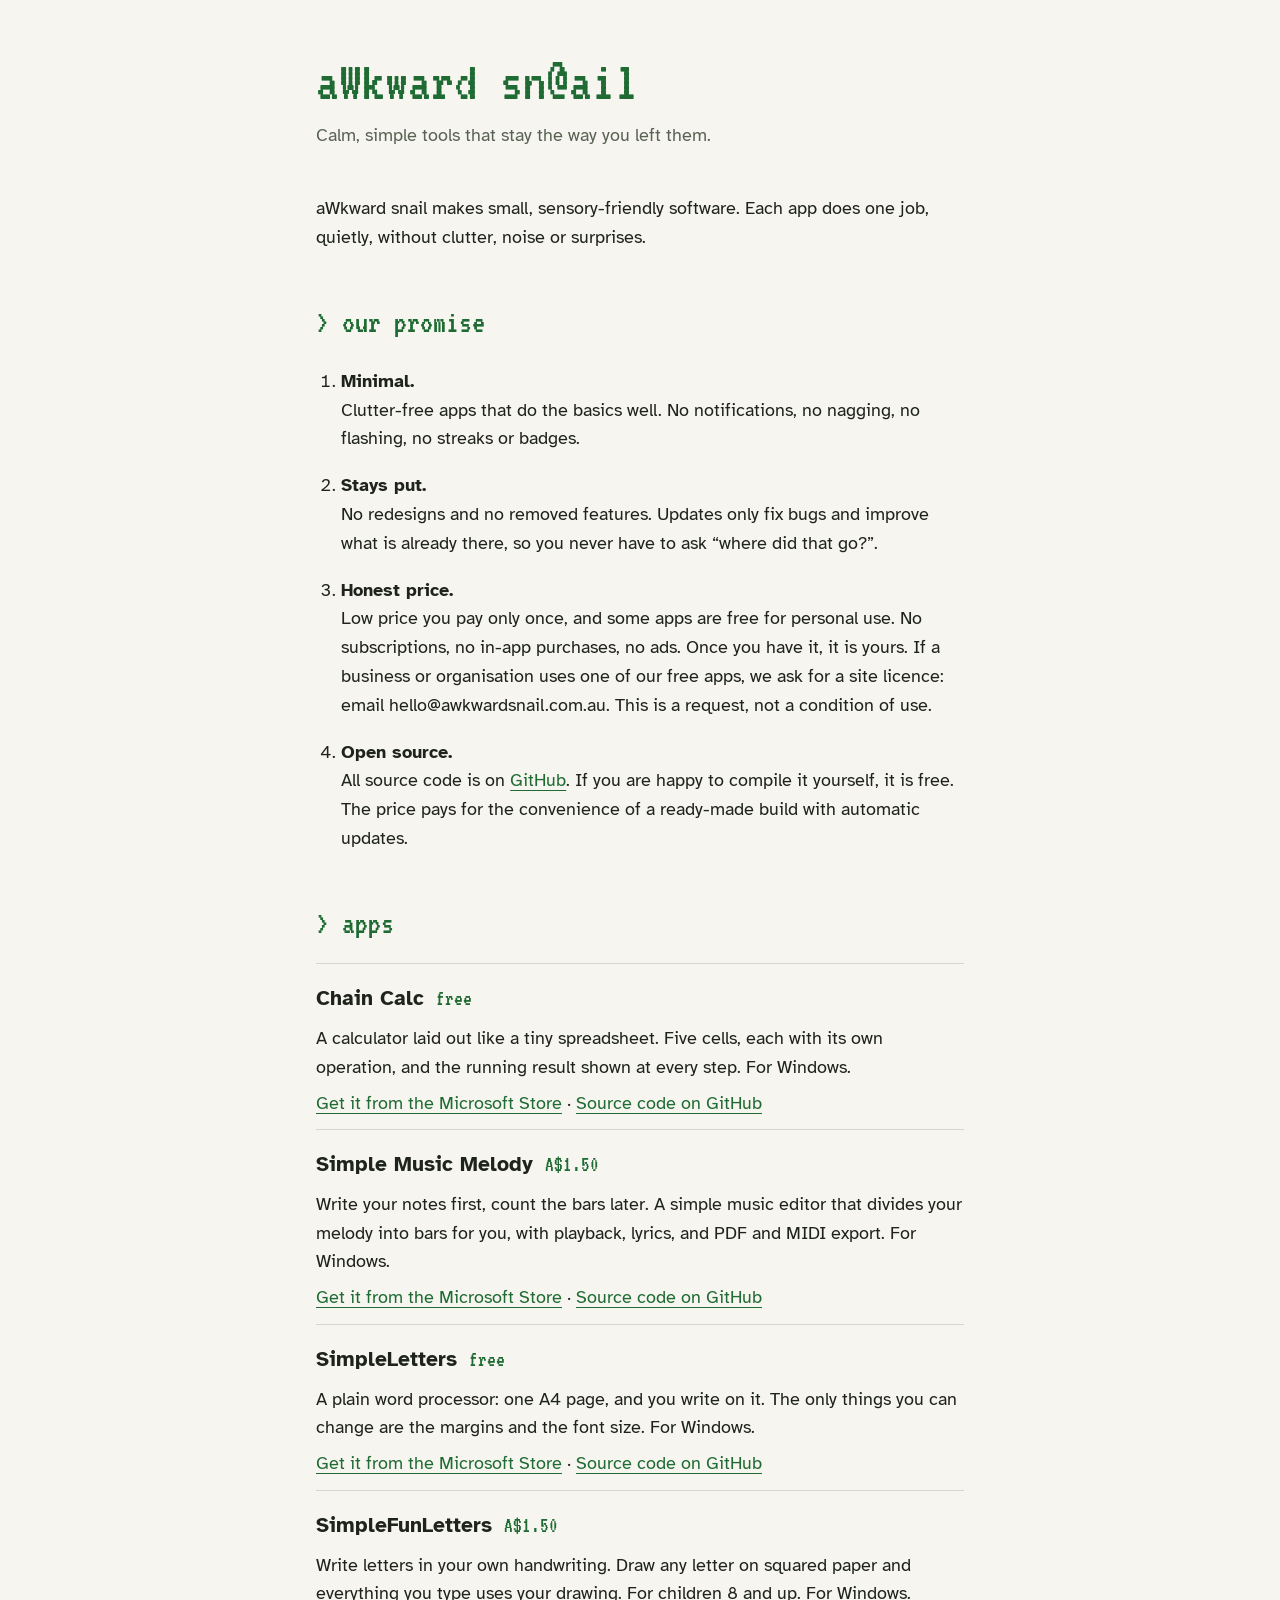
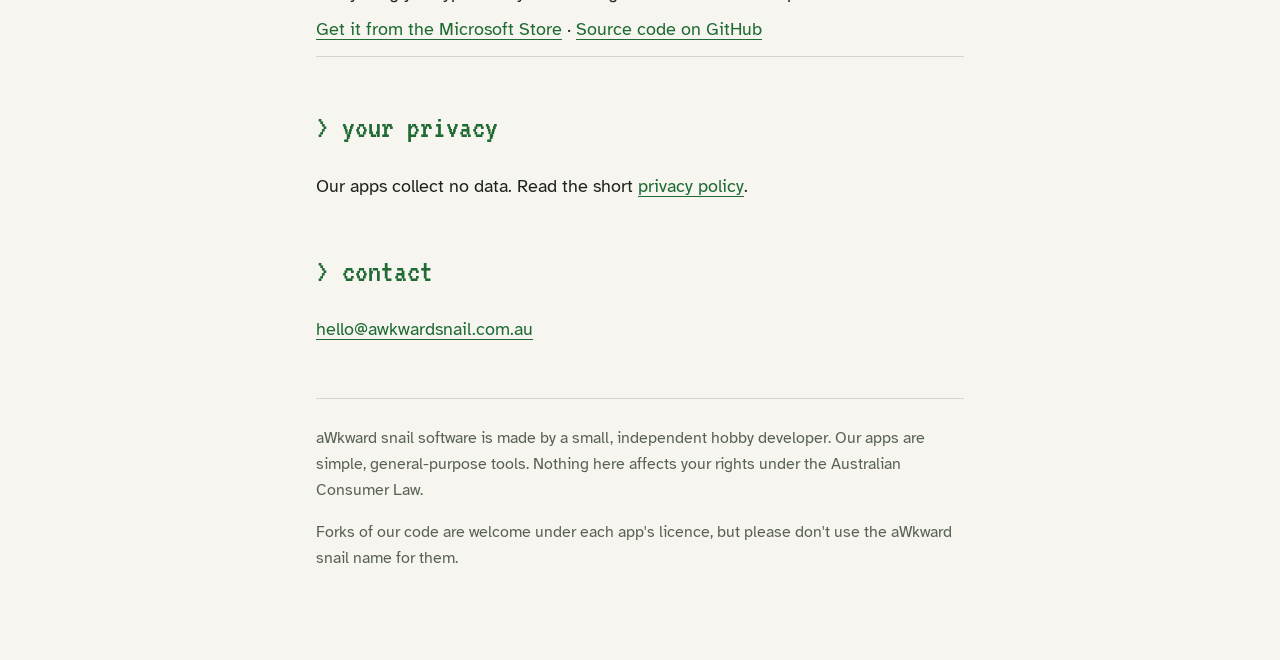
==== index.html @ 60ed7d80 "SimpleFunLetters: price A$1.50 Co-Authored-By: Claude Opus 5.5 <noreply@anthropic.com> Claude-Sessio" ====
<!doctype html>
<html lang="en-AU">
<head>
  <meta charset="utf-8">
  <meta name="viewport" content="width=device-width, initial-scale=1">
  <title>aWkward snail</title>
  <meta name="description" content="Calm, simple software that stays the way you left them. Low price you pay only once (some apps free for personal use), open source.">
  <link rel="preconnect" href="https://fonts.googleapis.com">
  <link rel="preconnect" href="https://fonts.gstatic.com" crossorigin>
  <link href="https://fonts.googleapis.com/css2?family=Atkinson+Hyperlegible:wght@400;700&family=VT323&display=swap" rel="stylesheet">
  <link rel="icon" href="/favicon.ico" sizes="any">
  <link rel="icon" type="image/png" sizes="32x32" href="/favicon-32.png">
  <link rel="apple-touch-icon" href="/apple-touch-icon.png">
  <meta name="theme-color" content="#0d0f0c">
  <link rel="stylesheet" href="style.css">
</head>
<body>
<main>
  <header>
    <h1 class="wordmark">aWkward sn@ail</h1>
    <p class="tagline">Calm, simple tools that stay the way you left them.</p>
  </header>

  <p>aWkward snail makes small, sensory-friendly software. Each app does one
  job, quietly, without clutter, noise or surprises.</p>

  <h2>&gt; our promise</h2>
  <ol class="promise">
    <li><strong>Minimal.</strong>
      Clutter-free apps that do the basics well. No notifications, no nagging,
      no flashing, no streaks or badges.</li>
    <li><strong>Stays put.</strong>
      No redesigns and no removed features. Updates only fix bugs and improve
      what is already there, so you never have to ask
      “where did that go?”.</li>
    <li><strong>Honest price.</strong>
      Low price you pay only once, and some apps are free for personal use. No
      subscriptions, no in-app purchases, no ads. Once you have it, it is yours.
      If a business or organisation uses one of our free apps, we ask for a
      site licence: email hello@awkwardsnail.com.au. This is a request, not a
      condition of use.</li>
    <li><strong>Open source.</strong>
      All source code is on <a href="https://github.com/awkwardsnail">GitHub</a>.
      If you are happy to compile it yourself, it is free. The price pays for
      the convenience of a ready-made build with automatic updates.</li>
  </ol>

  <h2>&gt; apps</h2>
  <ul class="apps">
    <li>
      <strong>Chain Calc</strong> <span class="price">free</span>
      <p>A calculator laid out like a tiny spreadsheet. Five cells, each with
      its own operation, and the running result shown at every step.
      For Windows.</p>
      <p><a href="https://apps.microsoft.com/detail/9NS3M6ZN477C">Get it from the Microsoft Store</a> ·
      <a href="https://github.com/AwkwardSnail/ChainCalculator">Source code on GitHub</a></p>
    </li>
    <li>
      <strong>Simple Music Melody</strong> <span class="price">A$1.50</span>
      <p>Write your notes first, count the bars later. A simple music editor
      that divides your melody into bars for you, with playback, lyrics, and
      PDF and MIDI export. For Windows.</p>
      <p><a href="https://apps.microsoft.com/detail/9PGSX2ZGBBPG">Get it from the Microsoft Store</a> ·
      <a href="https://github.com/AwkwardSnail/SimpleMusic">Source code on GitHub</a></p>
    </li>
    <li>
      <strong>SimpleLetters</strong> <span class="price">free</span>
      <p>A plain word processor: one A4 page, and you write on it. The only
      things you can change are the margins and the font size. For Windows.</p>
      <p><a href="https://apps.microsoft.com/detail/9PGWL7R7W6P1">Get it from the Microsoft Store</a> ·
      <a href="https://github.com/AwkwardSnail/SimpleLetters">Source code on GitHub</a></p>
    </li>
    <li>
      <strong>SimpleFunLetters</strong> <span class="price">A$1.50</span>
      <p>Write letters in your own handwriting. Draw any letter on squared
      paper and everything you type uses your drawing. For children 8 and up.
      For Windows.</p>
      <p><a href="https://apps.microsoft.com/detail/9N6SR02K0G0W">Get it from the Microsoft Store</a> ·
      <a href="https://github.com/AwkwardSnail/SimpleFunLetters">Source code on GitHub</a></p>
    </li>
  </ul>

  <h2>&gt; your privacy</h2>
  <p>Our apps collect no data. Read the short <a href="privacy.html">privacy
  policy</a>.</p>

  <h2>&gt; contact</h2>
  <p><a href="mailto:hello@awkwardsnail.com.au">hello@awkwardsnail.com.au</a></p>

  <hr>
  <footer>
    <p>aWkward snail software is made by a small, independent hobby developer.
    Our apps are simple, general-purpose tools. Nothing here affects your rights
    under the Australian Consumer Law.</p>
    <p>Forks of our code are welcome under each app's licence, but please don't
    use the aWkward snail name for them.</p>
  </footer>
</main>
</body>
</html>
---- style.css ----
/* Awkward sn@ail — calm, plain, readable */

:root {
  --bg: #0d0f0c;
  --text: #d8e2d2;
  --muted: #93a08c;
  --accent: #7bd88f;      /* phosphor green */
  --rule: #2a3227;
  --mono: "VT323", ui-monospace, "Courier New", monospace;
  --body: "Atkinson Hyperlegible", system-ui, sans-serif;
}

@media (prefers-color-scheme: light) {
  :root {
    --bg: #f6f5ef;
    --text: #1e231c;
    --muted: #586253;
    --accent: #1f6b33;
    --rule: #d8d6cc;
  }
}

@media (prefers-contrast: more) {
  :root { --muted: var(--text); }
}

* { box-sizing: border-box; }

html { font-size: 112.5%; }

body {
  margin: 0;
  background: var(--bg);
  color: var(--text);
  font-family: var(--body);
  line-height: 1.6;
}

main {
  max-width: 38rem;
  margin: 0 auto;
  padding: 3rem 1rem 4rem;
}

a { color: var(--accent); text-underline-offset: 0.2em; }
a:focus-visible { outline: 2px solid var(--accent); outline-offset: 3px; }

.wordmark {
  font-family: var(--mono);
  font-weight: normal;
  font-size: 3.2rem;
  line-height: 1;
  margin: 0 0 0.5rem;
  color: var(--accent);
}
.wordmark a { color: inherit; text-decoration: none; }

.tagline { color: var(--muted); margin: 0 0 2.5rem; }

h2 {
  font-family: var(--mono);
  font-weight: normal;
  font-size: 1.8rem;
  color: var(--accent);
  margin: 2.5rem 0 0.75rem;
}

ol.promise { padding-left: 1.4rem; }
ol.promise li { margin-bottom: 1rem; }
ol.promise strong { display: block; }

ul.apps { list-style: none; padding: 0; margin: 0; }
ul.apps li { border-top: 1px solid var(--rule); padding: 1rem 0 0.25rem; }
ul.apps li:last-child { border-bottom: 1px solid var(--rule); }
ul.apps strong { font-size: 1.15rem; }
ul.apps p { margin: 0.4rem 0; }
.price { font-family: var(--mono); font-size: 1.2rem; color: var(--accent); margin-left: 0.4rem; }

hr { border: 0; border-top: 1px solid var(--rule); margin: 3rem 0 1.5rem; }

footer, .small { color: var(--muted); font-size: 0.9rem; }

/* No animation anywhere; this just guards against anything added later. */
@media (prefers-reduced-motion: reduce) {
  * { animation: none !important; transition: none !important; }
}
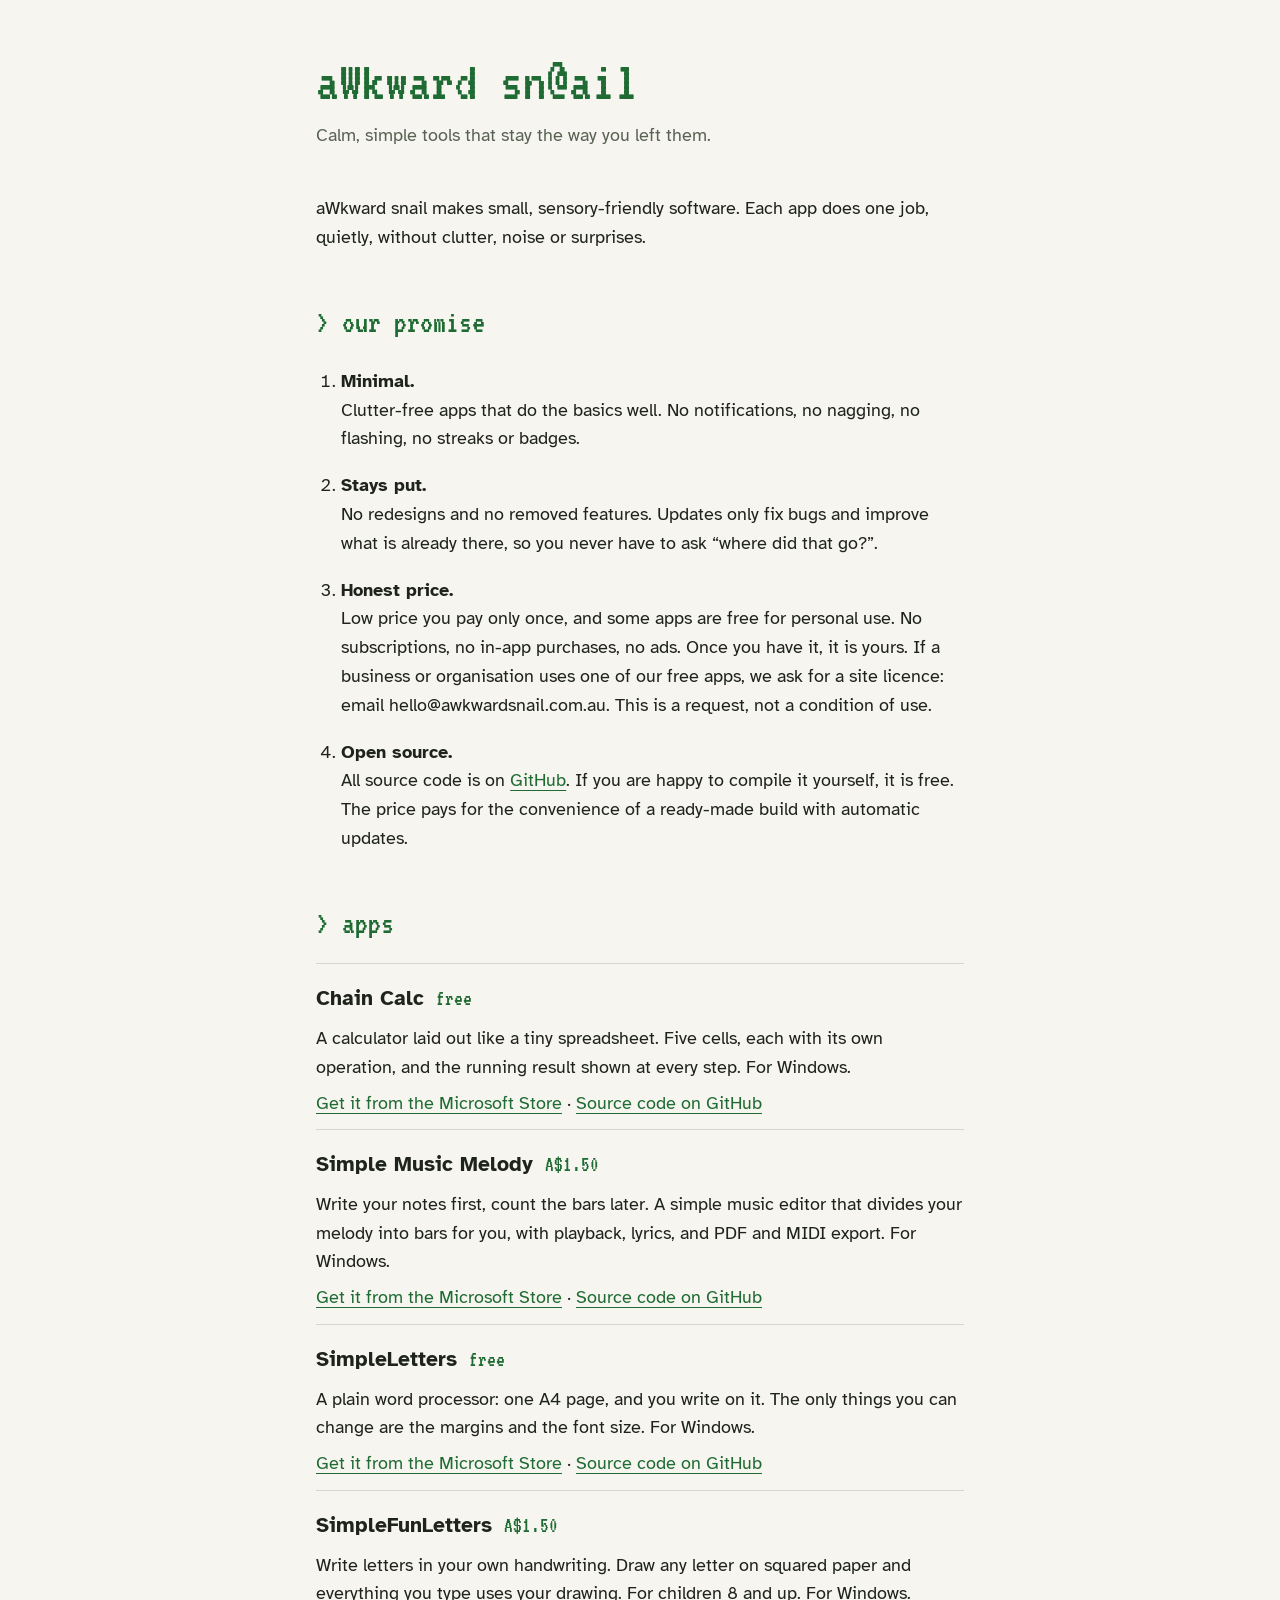
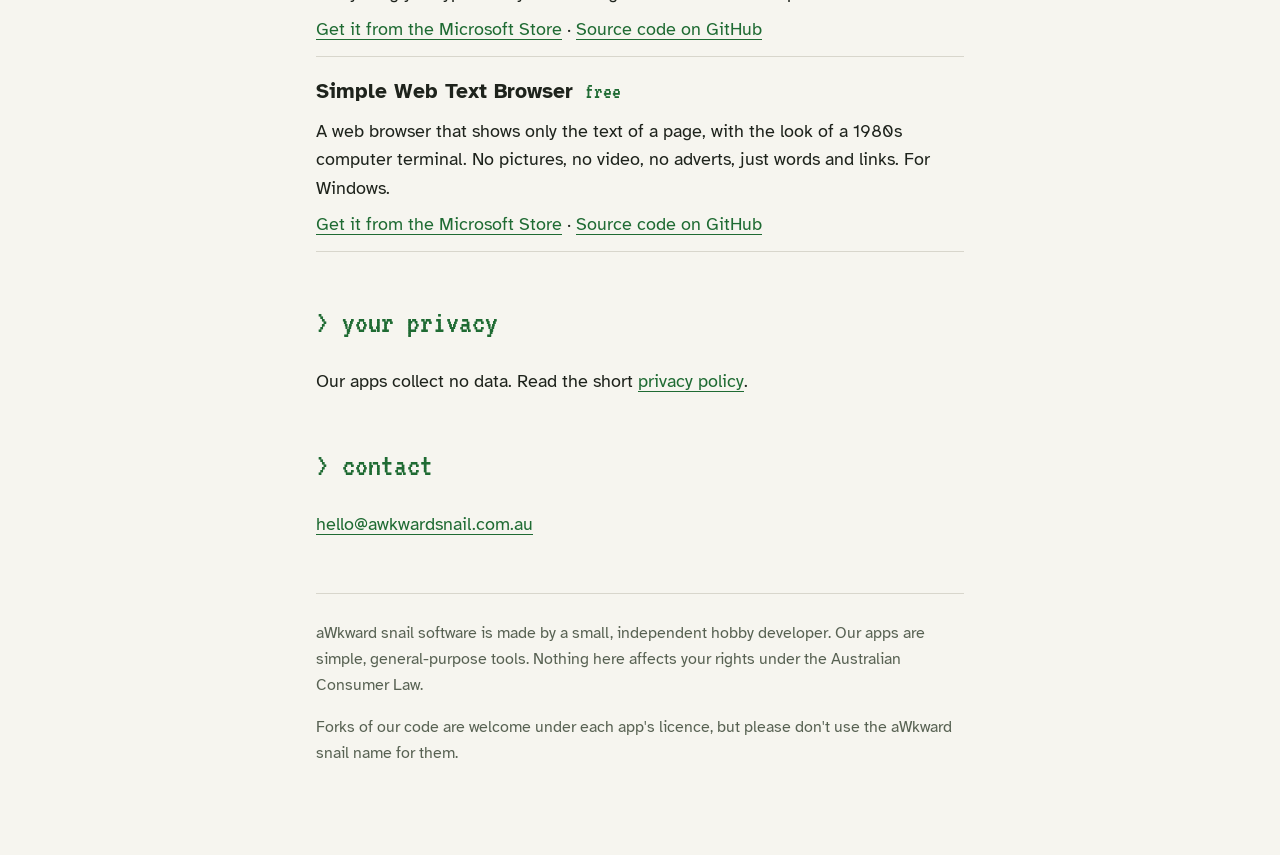
==== commit 3e5185f1: "Release Simple Web Text Browser (free): in the Microsoft Store Co-Authored-By: Claude Opus 5.5 <nore" ====
--- a/index.html
+++ b/index.html
@@ -78,6 +78,14 @@
       <p><a href="https://apps.microsoft.com/detail/9N6SR02K0G0W">Get it from the Microsoft Store</a> ·
       <a href="https://github.com/AwkwardSnail/SimpleFunLetters">Source code on GitHub</a></p>
     </li>
+    <li>
+      <strong>Simple Web Text Browser</strong> <span class="price">free</span>
+      <p>A web browser that shows only the text of a page, with the look of a
+      1980s computer terminal. No pictures, no video, no adverts, just words
+      and links. For Windows.</p>
+      <p><a href="https://apps.microsoft.com/detail/9MVZ3GBZG15T">Get it from the Microsoft Store</a> ·
+      <a href="https://github.com/AwkwardSnail/TextBrowser">Source code on GitHub</a></p>
+    </li>
   </ul>
 
   <h2>&gt; your privacy</h2>
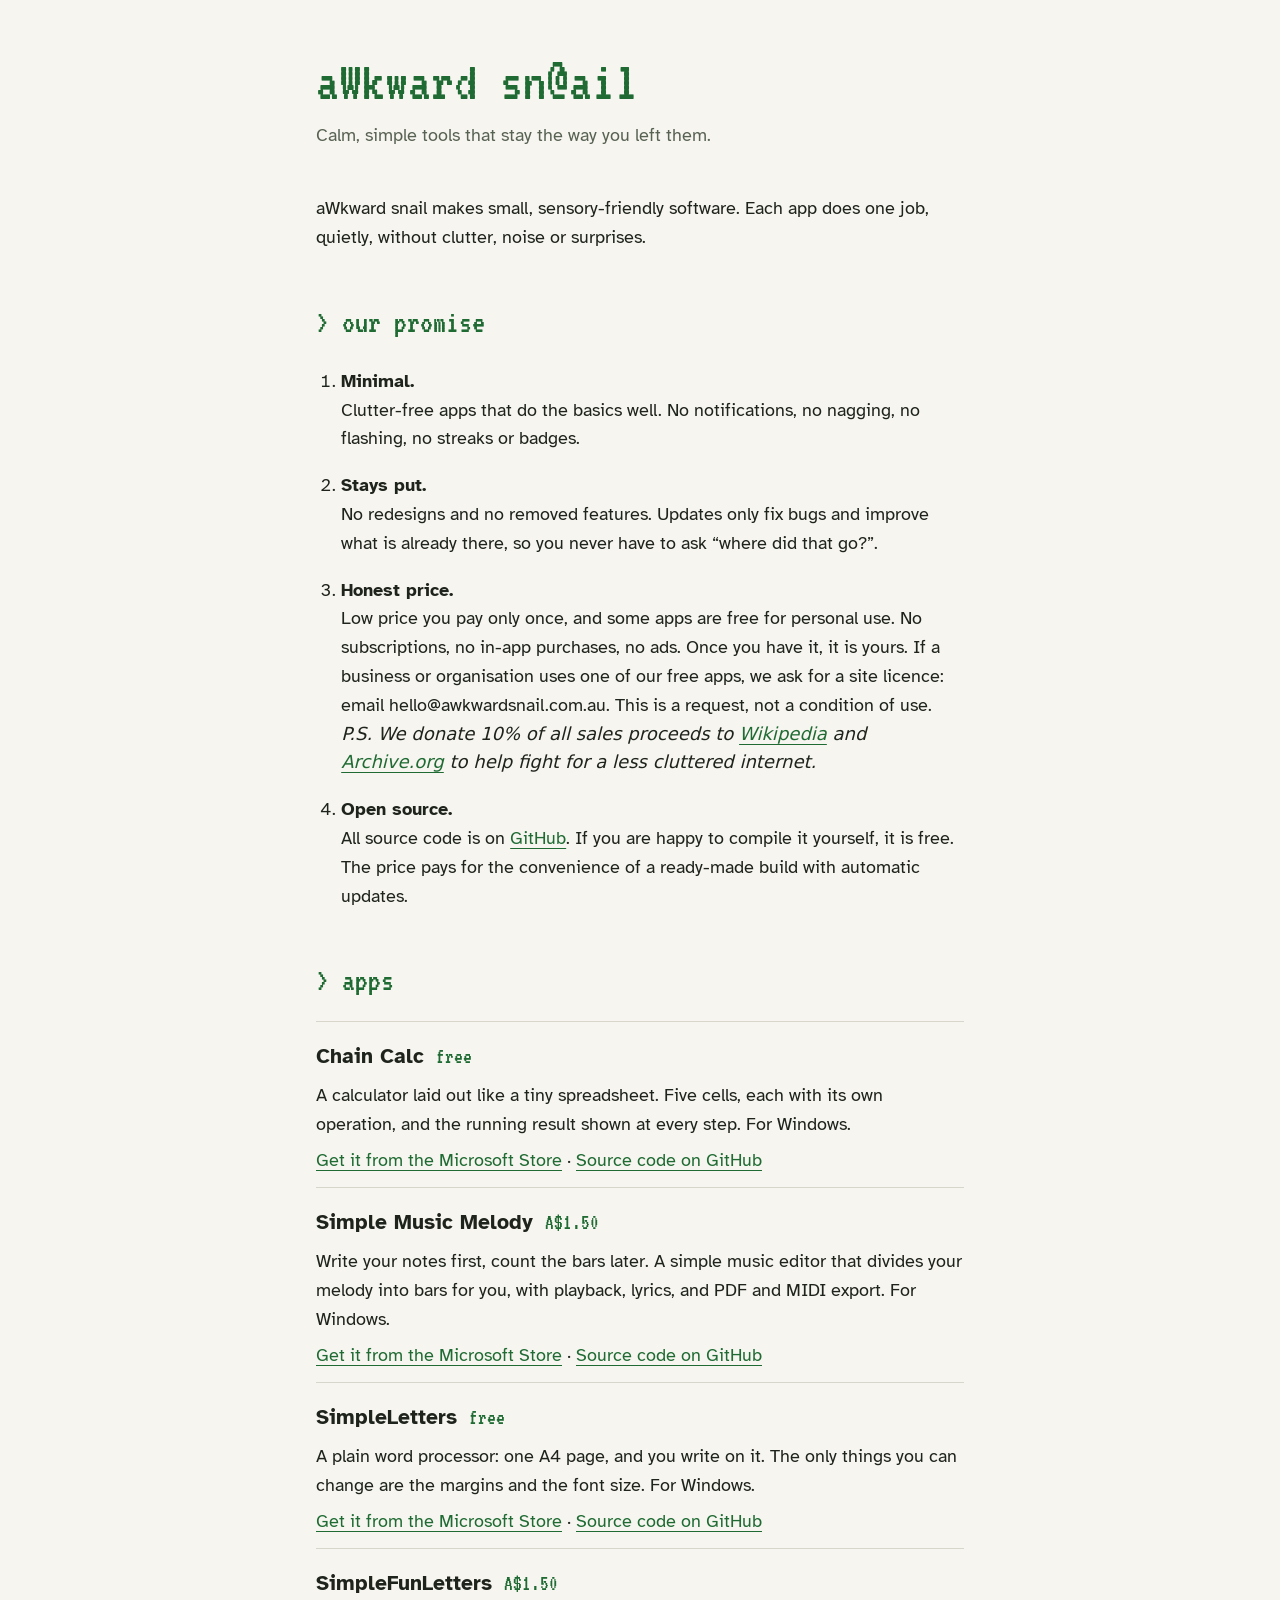
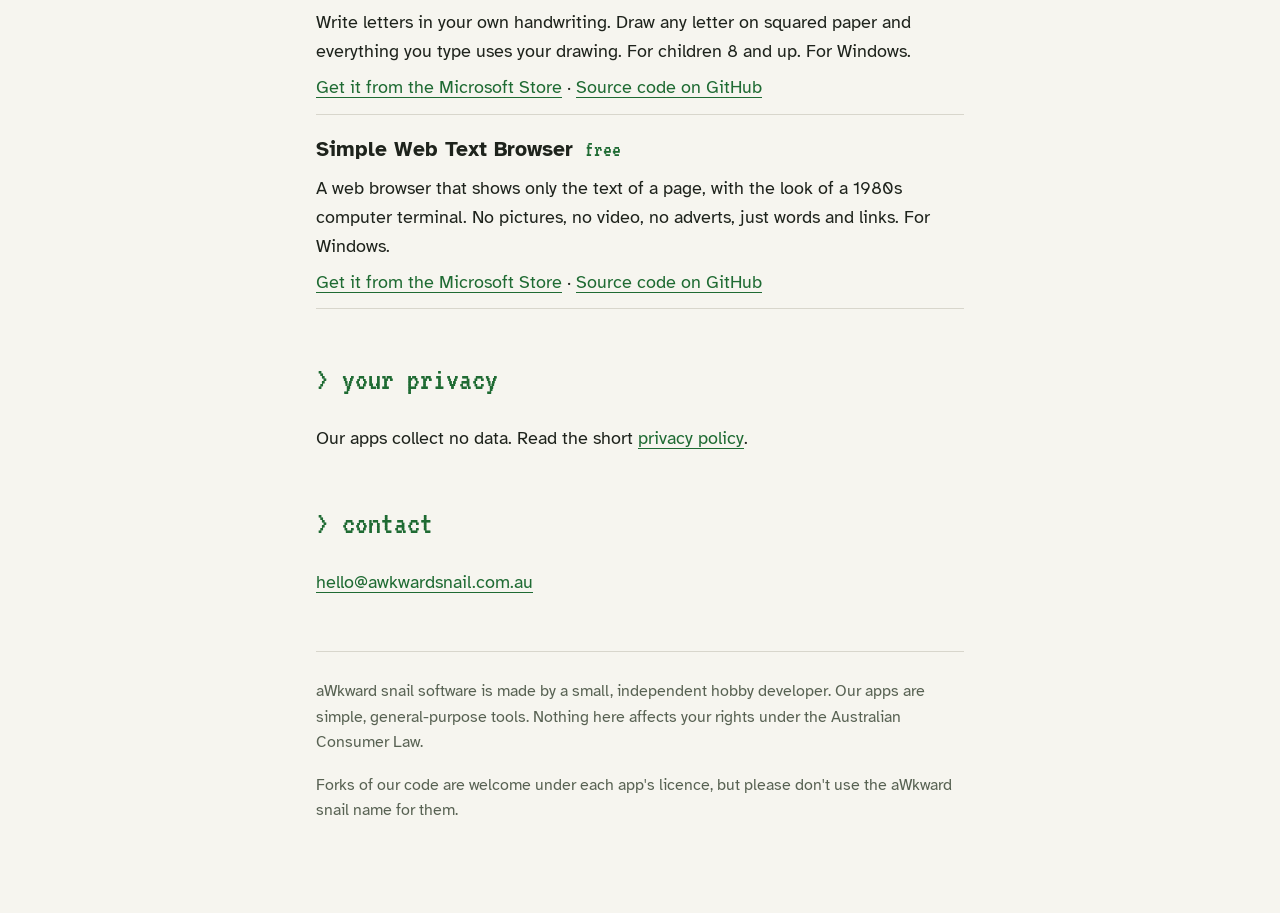
==== commit 15304bce: "Honest price: P.S. about donating 10% of sales to Wikipedia and Archive.org Co-Authored-By: Claude O" ====
--- a/index.html
+++ b/index.html
@@ -38,7 +38,11 @@
       subscriptions, no in-app purchases, no ads. Once you have it, it is yours.
       If a business or organisation uses one of our free apps, we ask for a
       site licence: email hello@awkwardsnail.com.au. This is a request, not a
-      condition of use.</li>
+      condition of use.
+      <br><em>P.S. We donate 10% of all sales proceeds to
+      <a href="https://wikipedia.org">Wikipedia</a> and
+      <a href="https://archive.org">Archive.org</a> to help fight for a less
+      cluttered internet.</em></li>
     <li><strong>Open source.</strong>
       All source code is on <a href="https://github.com/awkwardsnail">GitHub</a>.
       If you are happy to compile it yourself, it is free. The price pays for
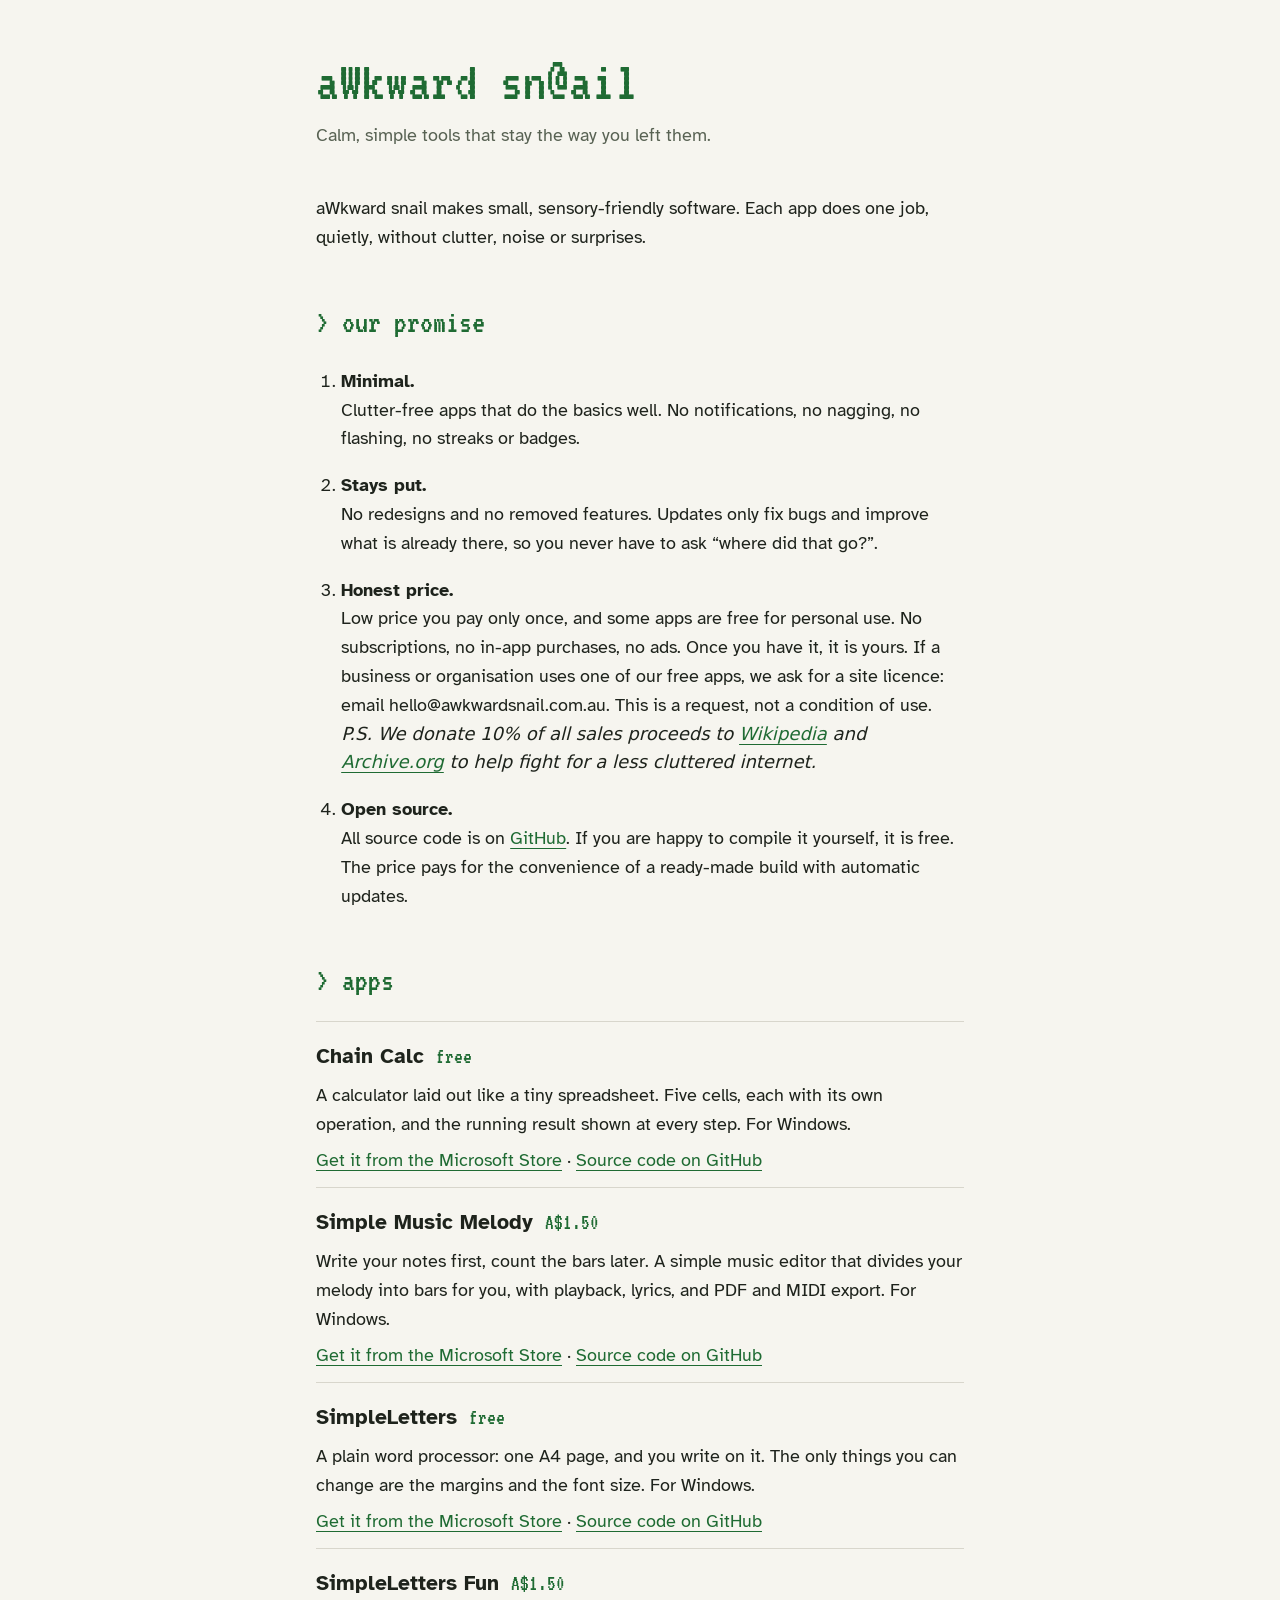
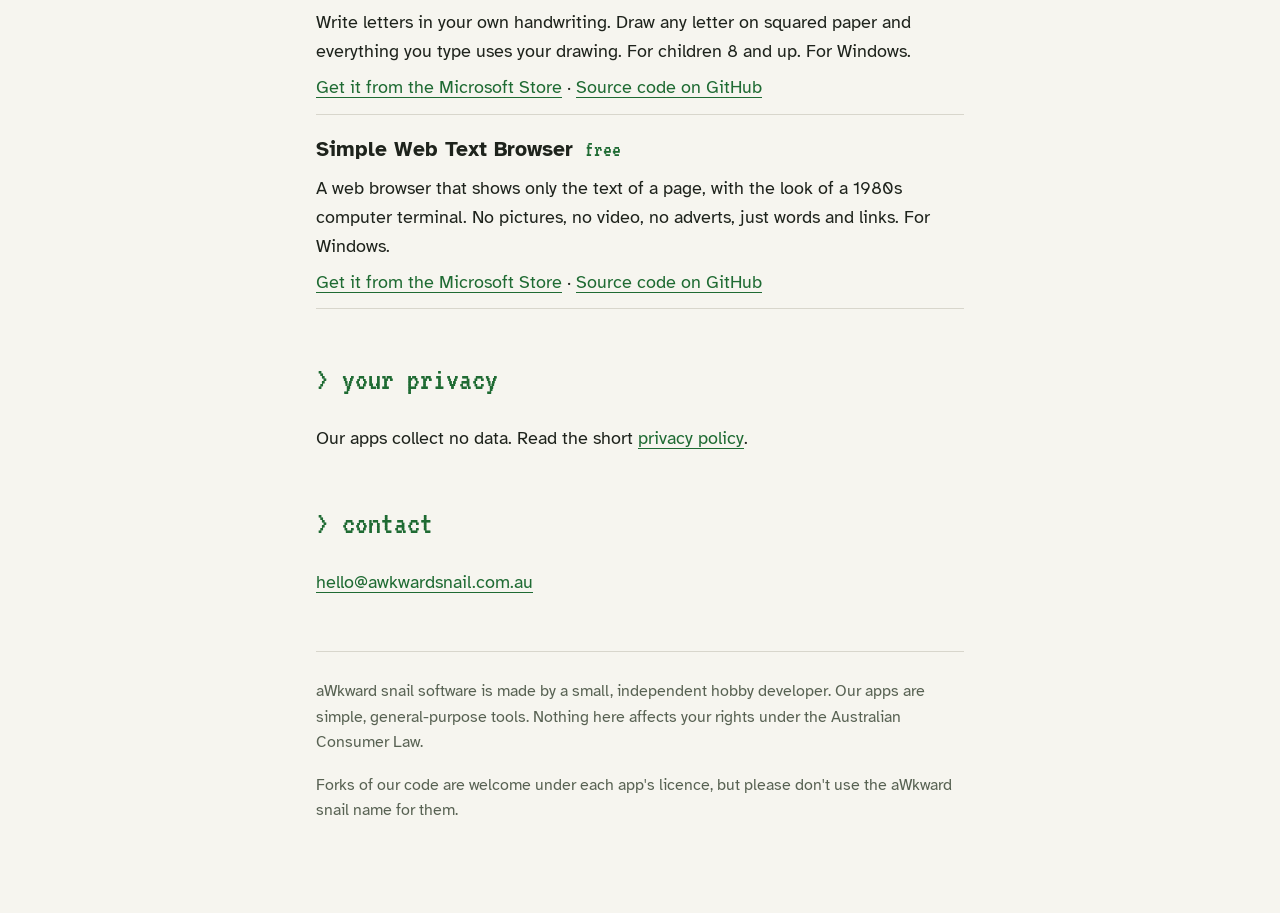
==== commit ff31bdd1: "Use the app's official name, SimpleLetters Fun Co-Authored-By: Claude Opus 5.5 <noreply@anthropic.co" ====
--- a/index.html
+++ b/index.html
@@ -75,7 +75,7 @@
       <a href="https://github.com/AwkwardSnail/SimpleLetters">Source code on GitHub</a></p>
     </li>
     <li>
-      <strong>SimpleFunLetters</strong> <span class="price">A$1.50</span>
+      <strong>SimpleLetters Fun</strong> <span class="price">A$1.50</span>
       <p>Write letters in your own handwriting. Draw any letter on squared
       paper and everything you type uses your drawing. For children 8 and up.
       For Windows.</p>
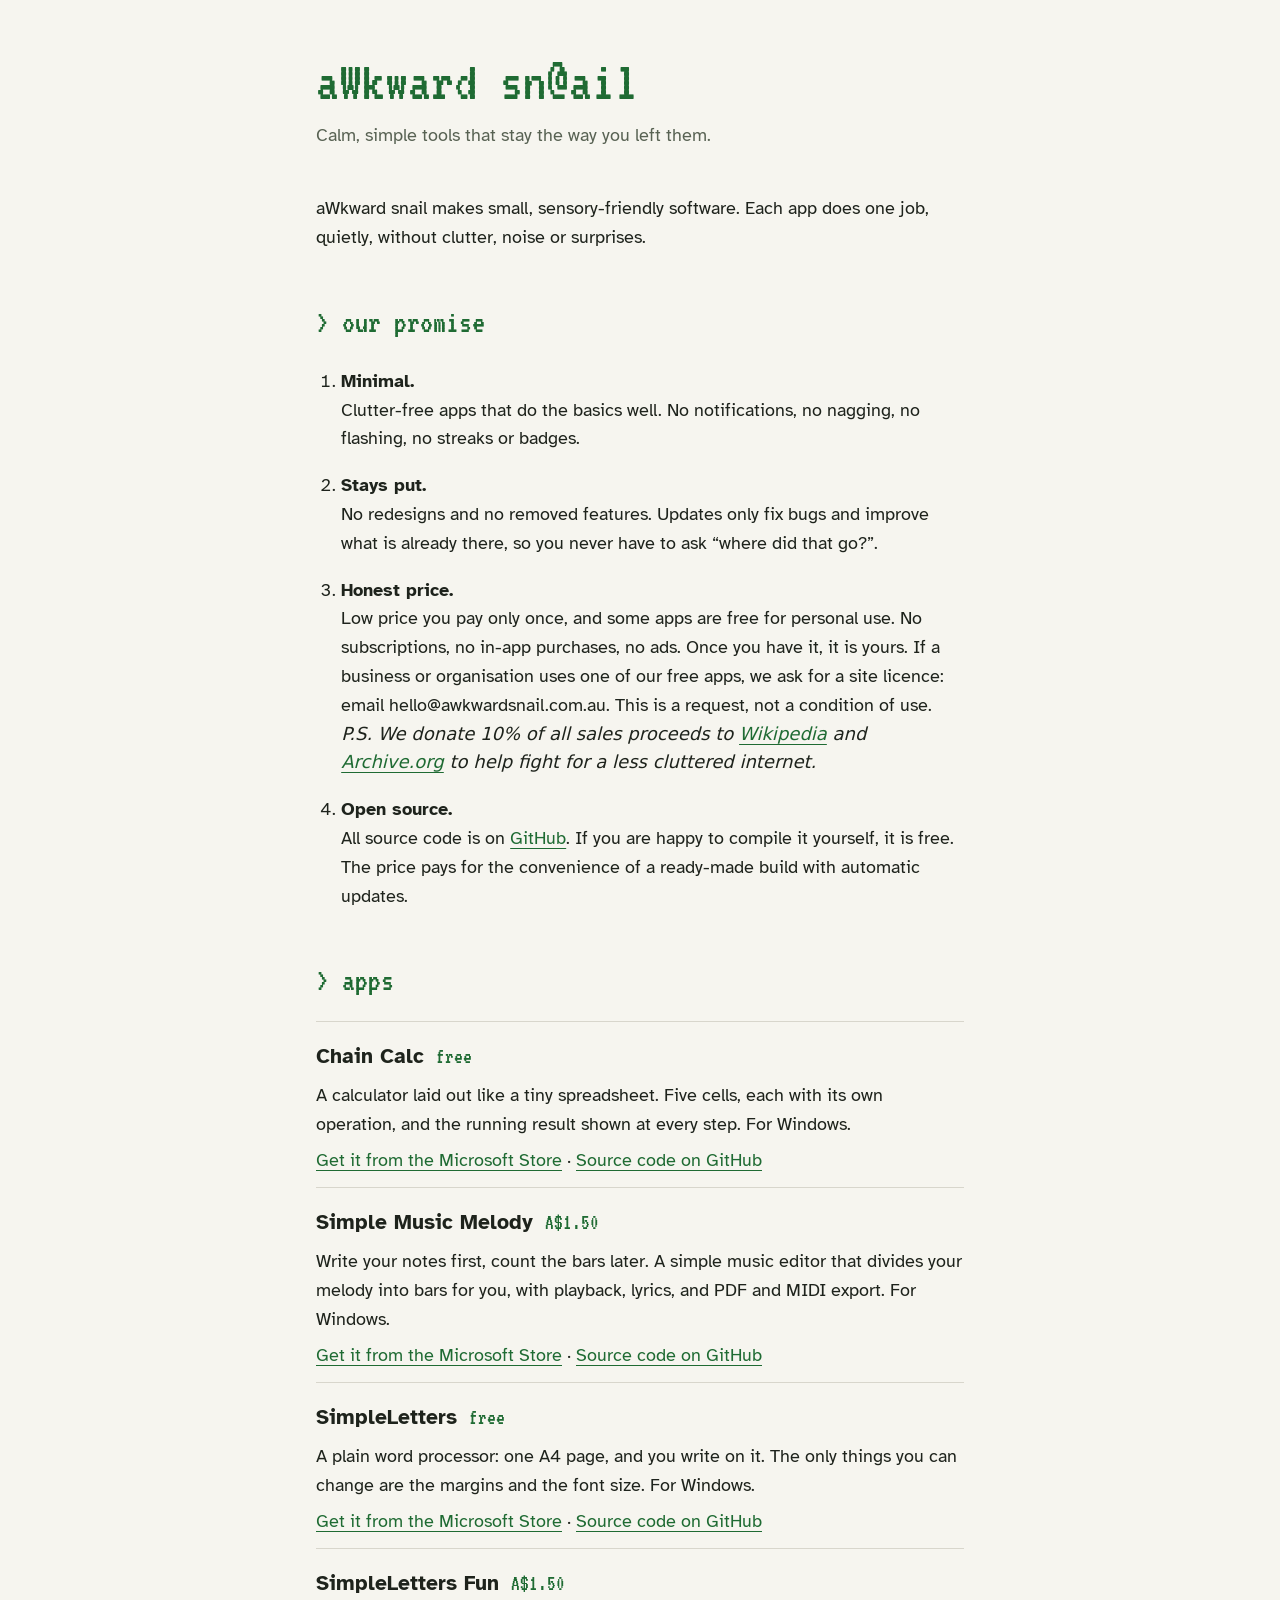
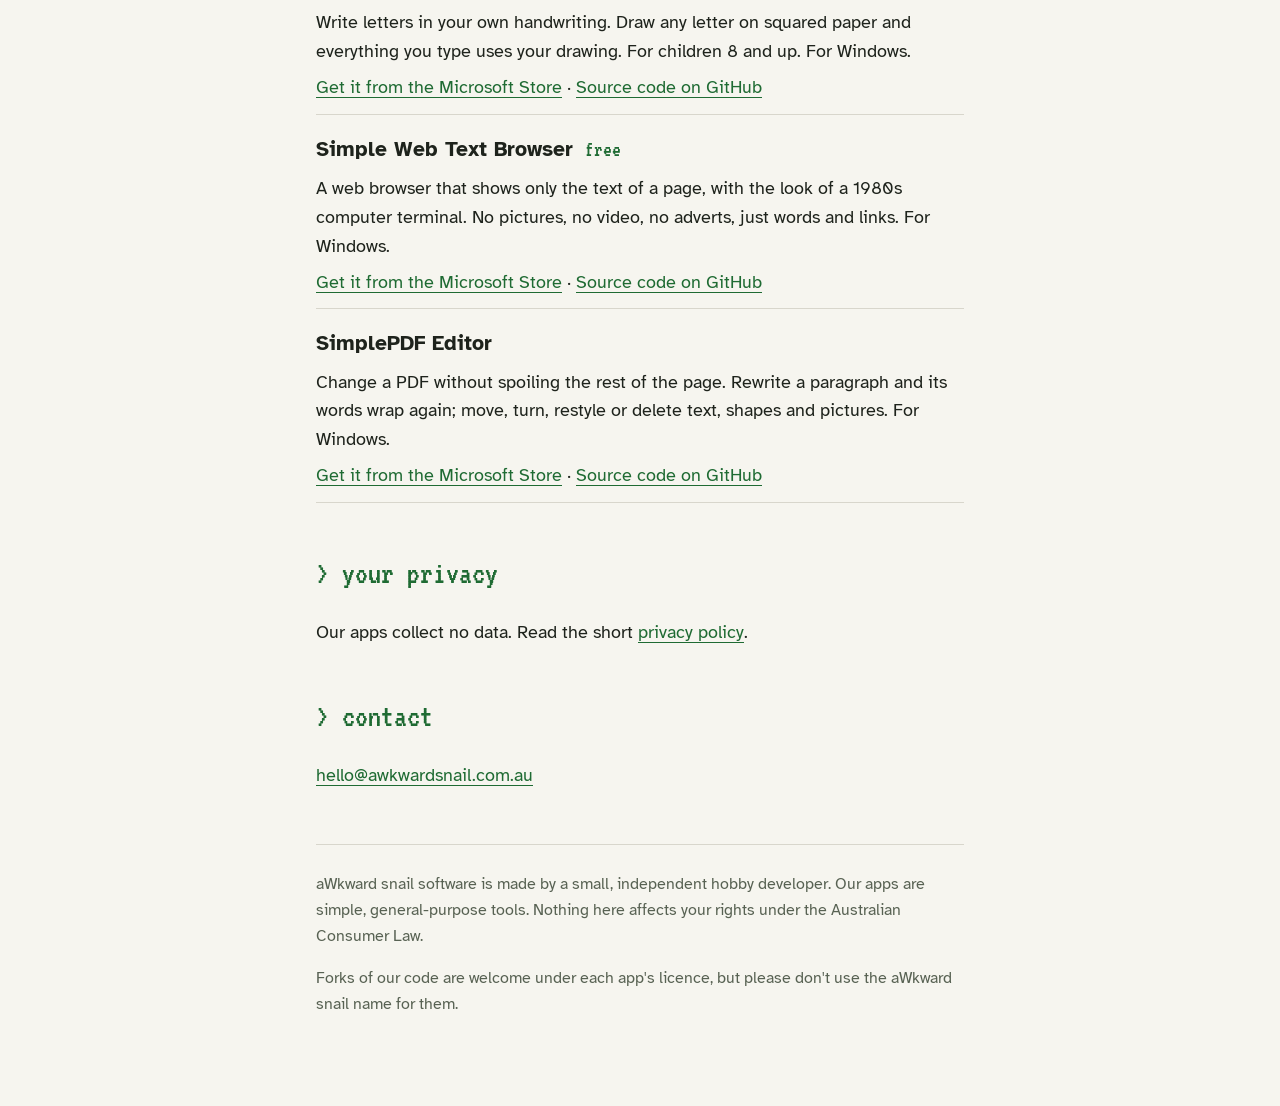
==== commit 810d5b5a: "Add SimplePDF Editor: in the Microsoft Store Co-Authored-By: Claude Opus 5.5 <noreply@anthropic.com>" ====
--- a/index.html
+++ b/index.html
@@ -90,6 +90,14 @@
       <p><a href="https://apps.microsoft.com/detail/9MVZ3GBZG15T">Get it from the Microsoft Store</a> ·
       <a href="https://github.com/AwkwardSnail/TextBrowser">Source code on GitHub</a></p>
     </li>
+    <li>
+      <strong>SimplePDF Editor</strong>
+      <p>Change a PDF without spoiling the rest of the page. Rewrite a
+      paragraph and its words wrap again; move, turn, restyle or delete text,
+      shapes and pictures. For Windows.</p>
+      <p><a href="https://apps.microsoft.com/detail/9P11J3R4HXNP">Get it from the Microsoft Store</a> ·
+      <a href="https://github.com/AwkwardSnail/SimplePDFEditor">Source code on GitHub</a></p>
+    </li>
   </ul>
 
   <h2>&gt; your privacy</h2>
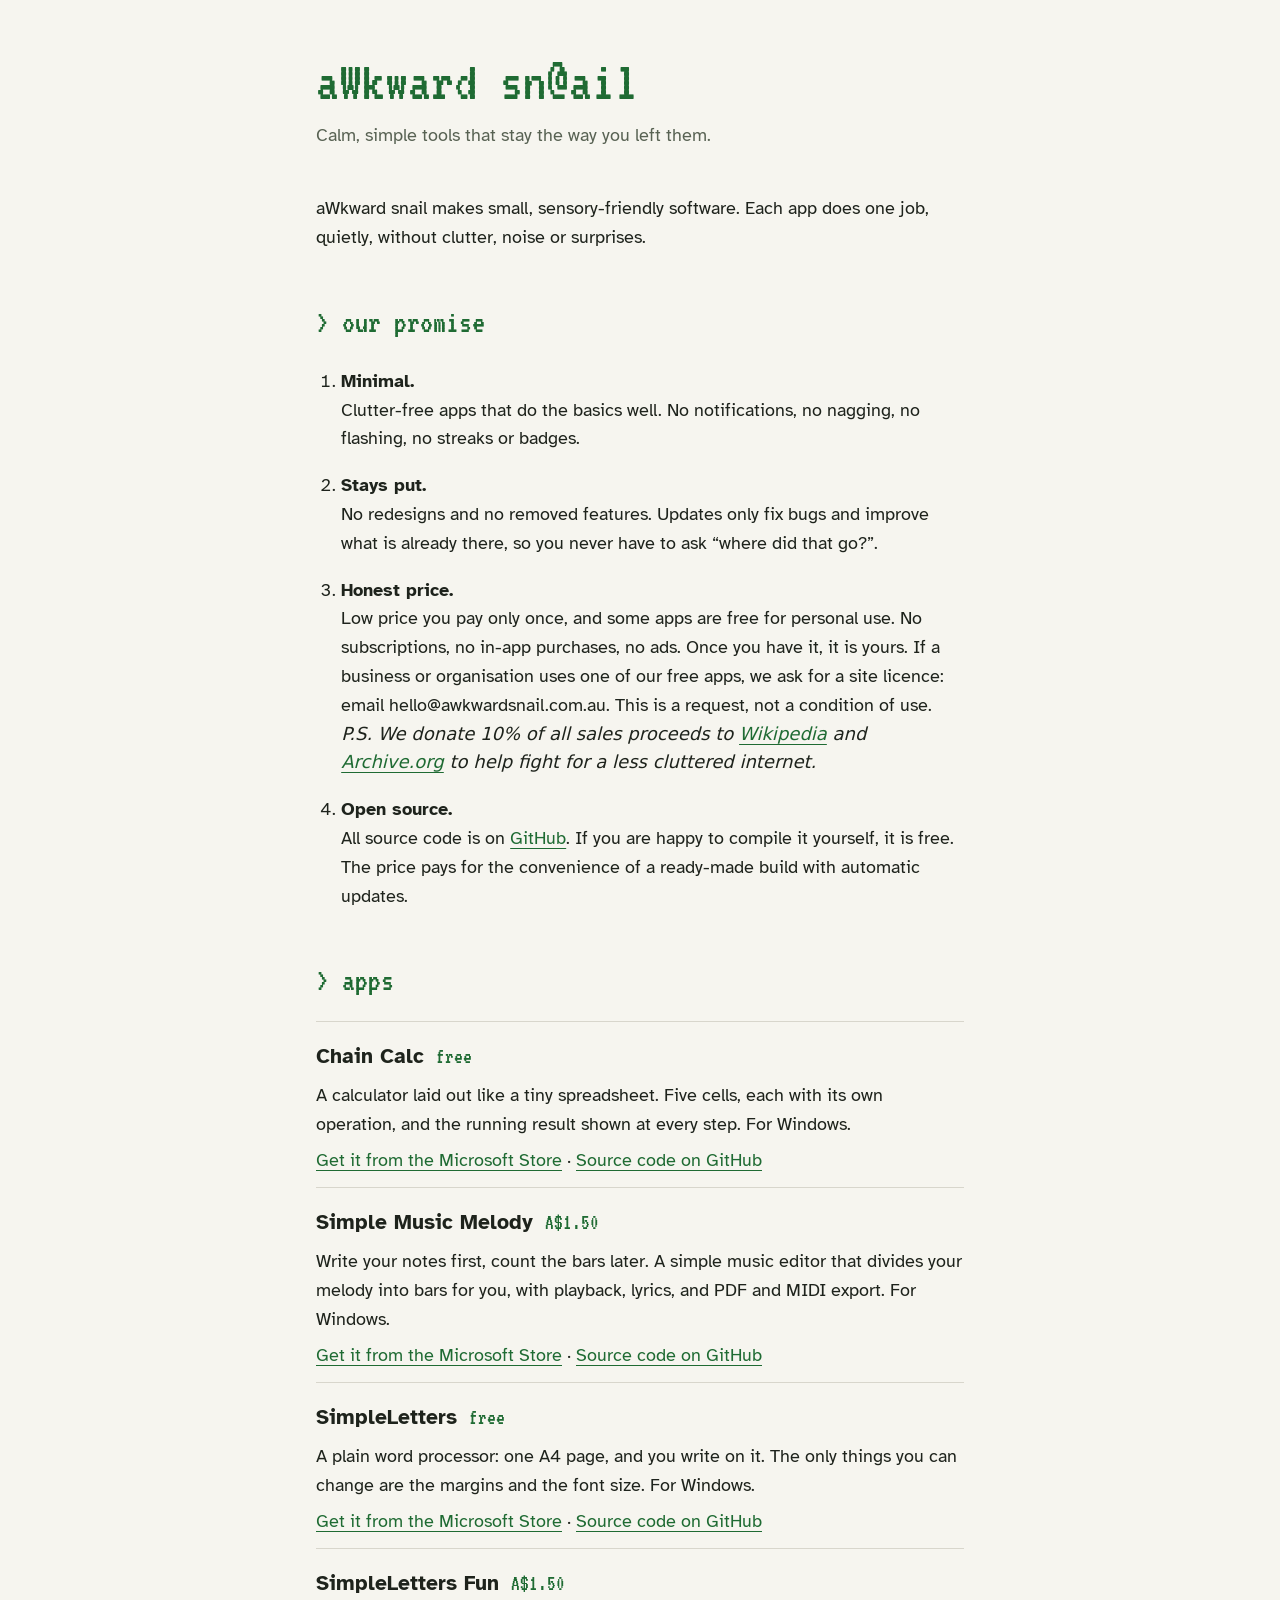
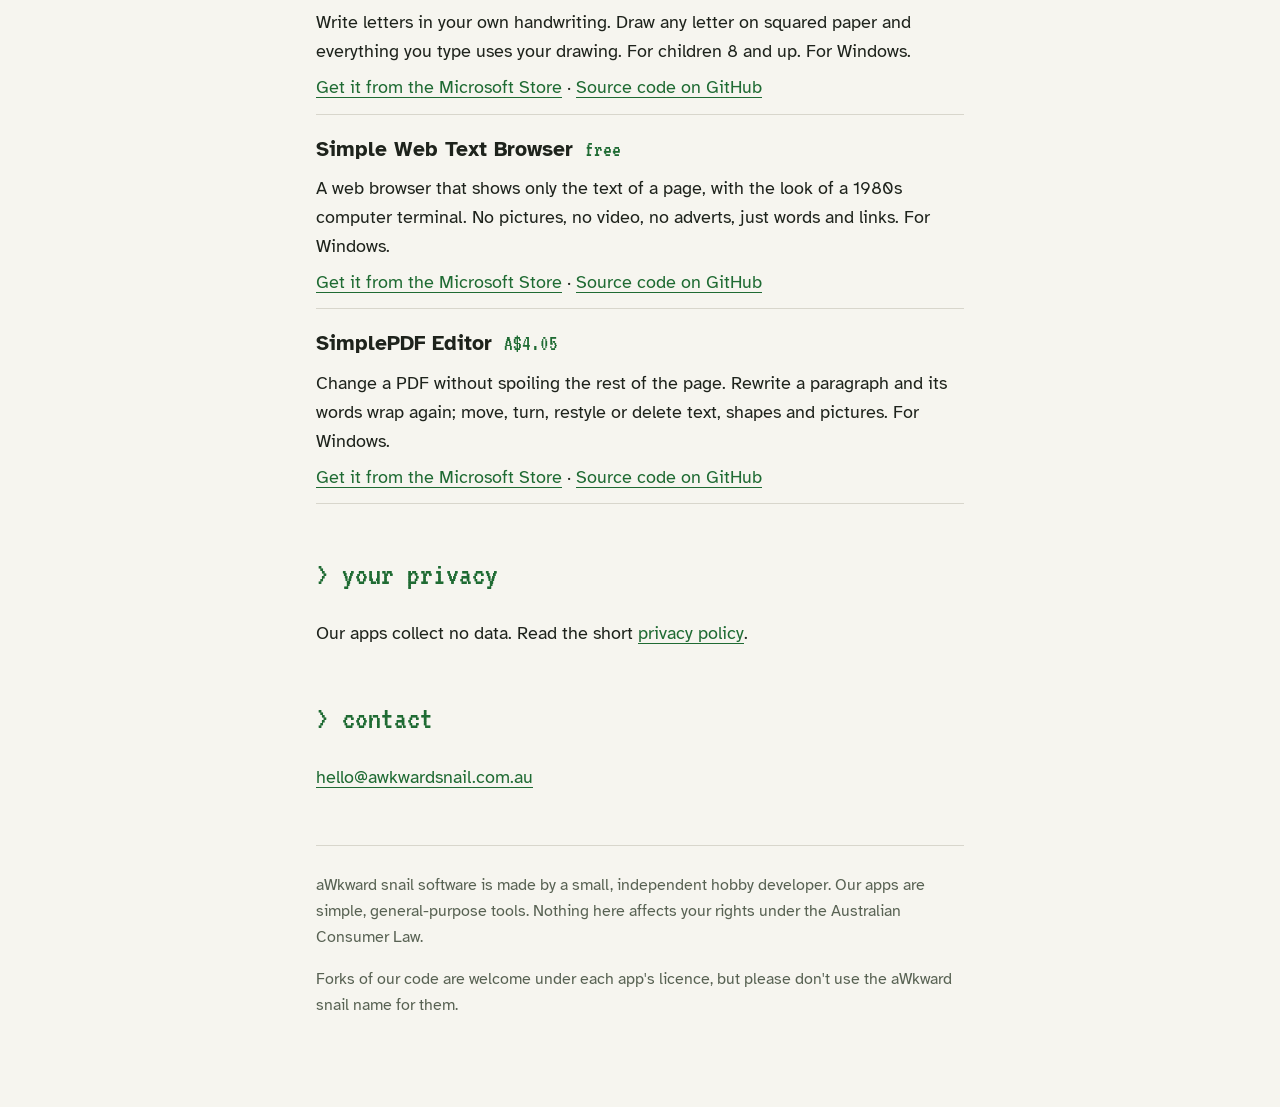
==== commit 4ede7002: "SimplePDF Editor: price A$4.05, source link to PdfEngine Co-Authored-By: Claude Opus 5.5 <noreply@an" ====
--- a/index.html
+++ b/index.html
@@ -91,12 +91,12 @@
       <a href="https://github.com/AwkwardSnail/TextBrowser">Source code on GitHub</a></p>
     </li>
     <li>
-      <strong>SimplePDF Editor</strong>
+      <strong>SimplePDF Editor</strong> <span class="price">A$4.05</span>
       <p>Change a PDF without spoiling the rest of the page. Rewrite a
       paragraph and its words wrap again; move, turn, restyle or delete text,
       shapes and pictures. For Windows.</p>
       <p><a href="https://apps.microsoft.com/detail/9P11J3R4HXNP">Get it from the Microsoft Store</a> ·
-      <a href="https://github.com/AwkwardSnail/SimplePDFEditor">Source code on GitHub</a></p>
+      <a href="https://github.com/AwkwardSnail/PdfEngine">Source code on GitHub</a></p>
     </li>
   </ul>
 
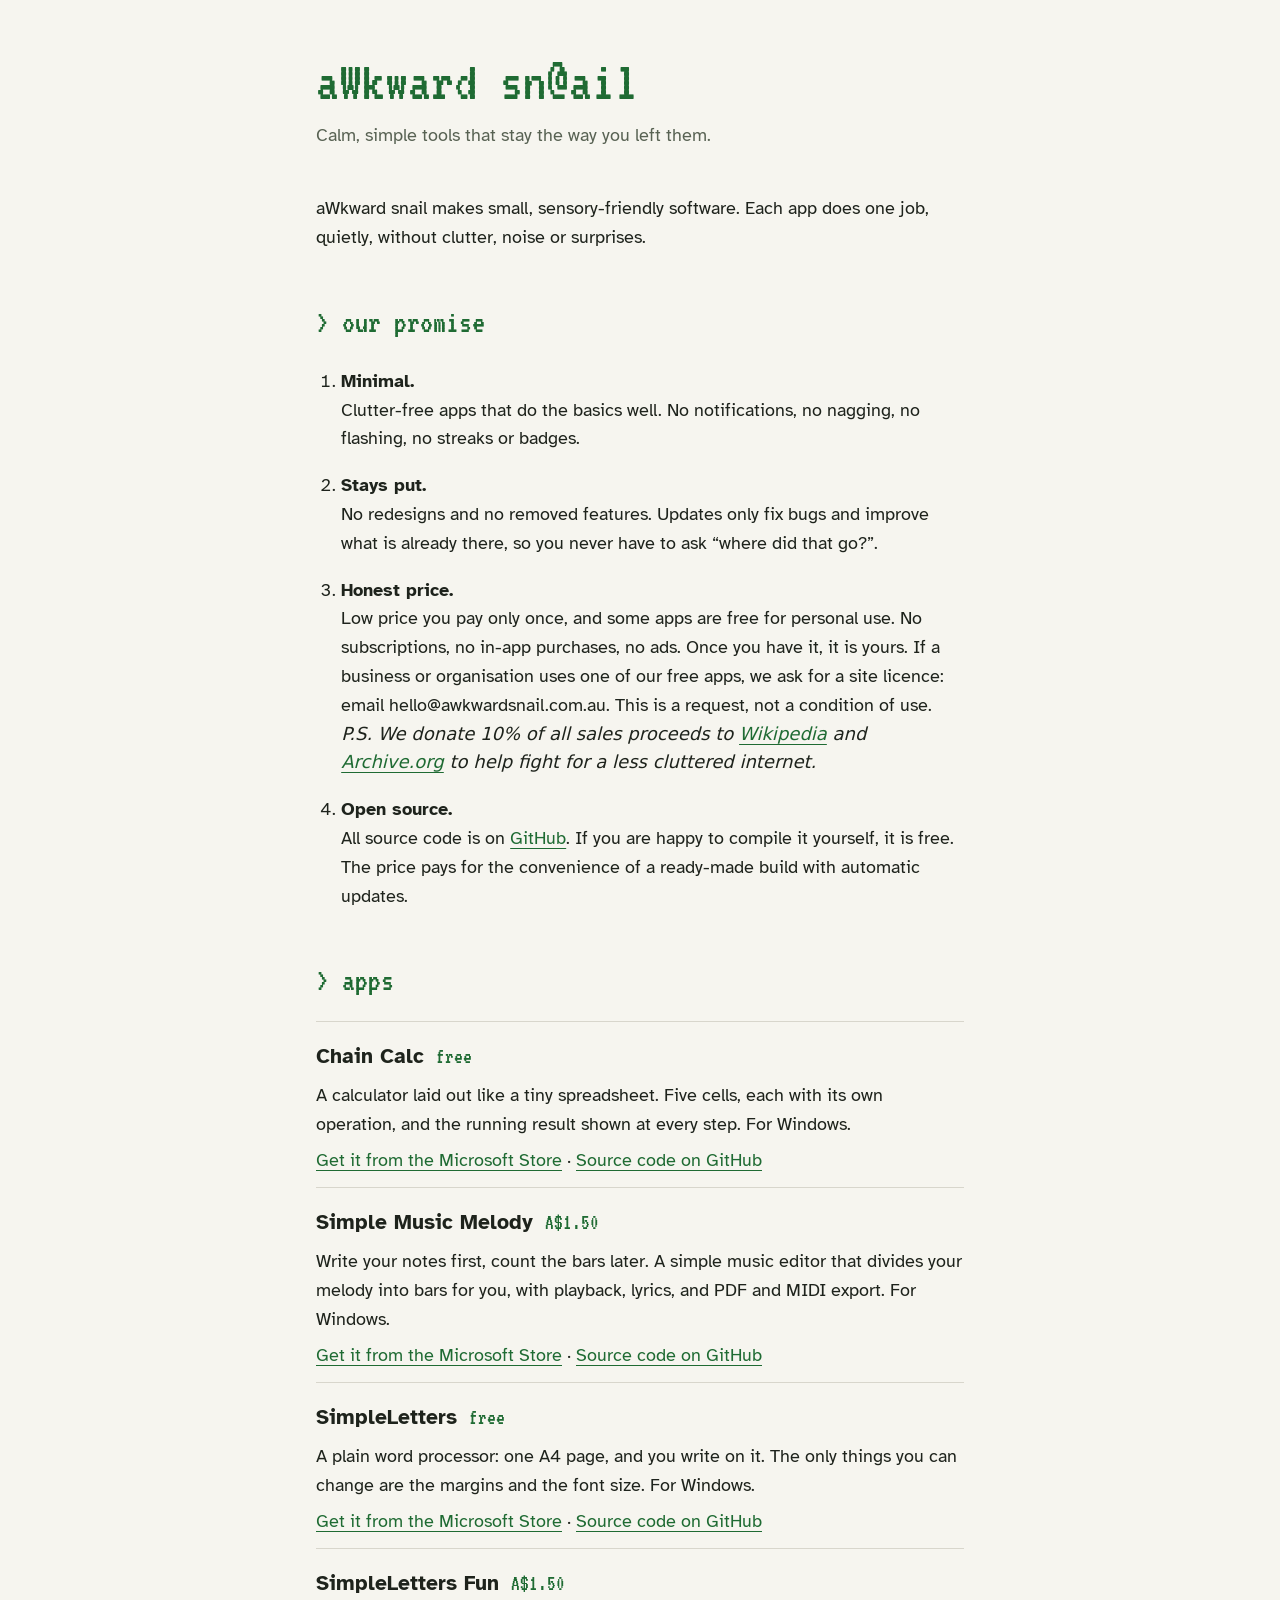
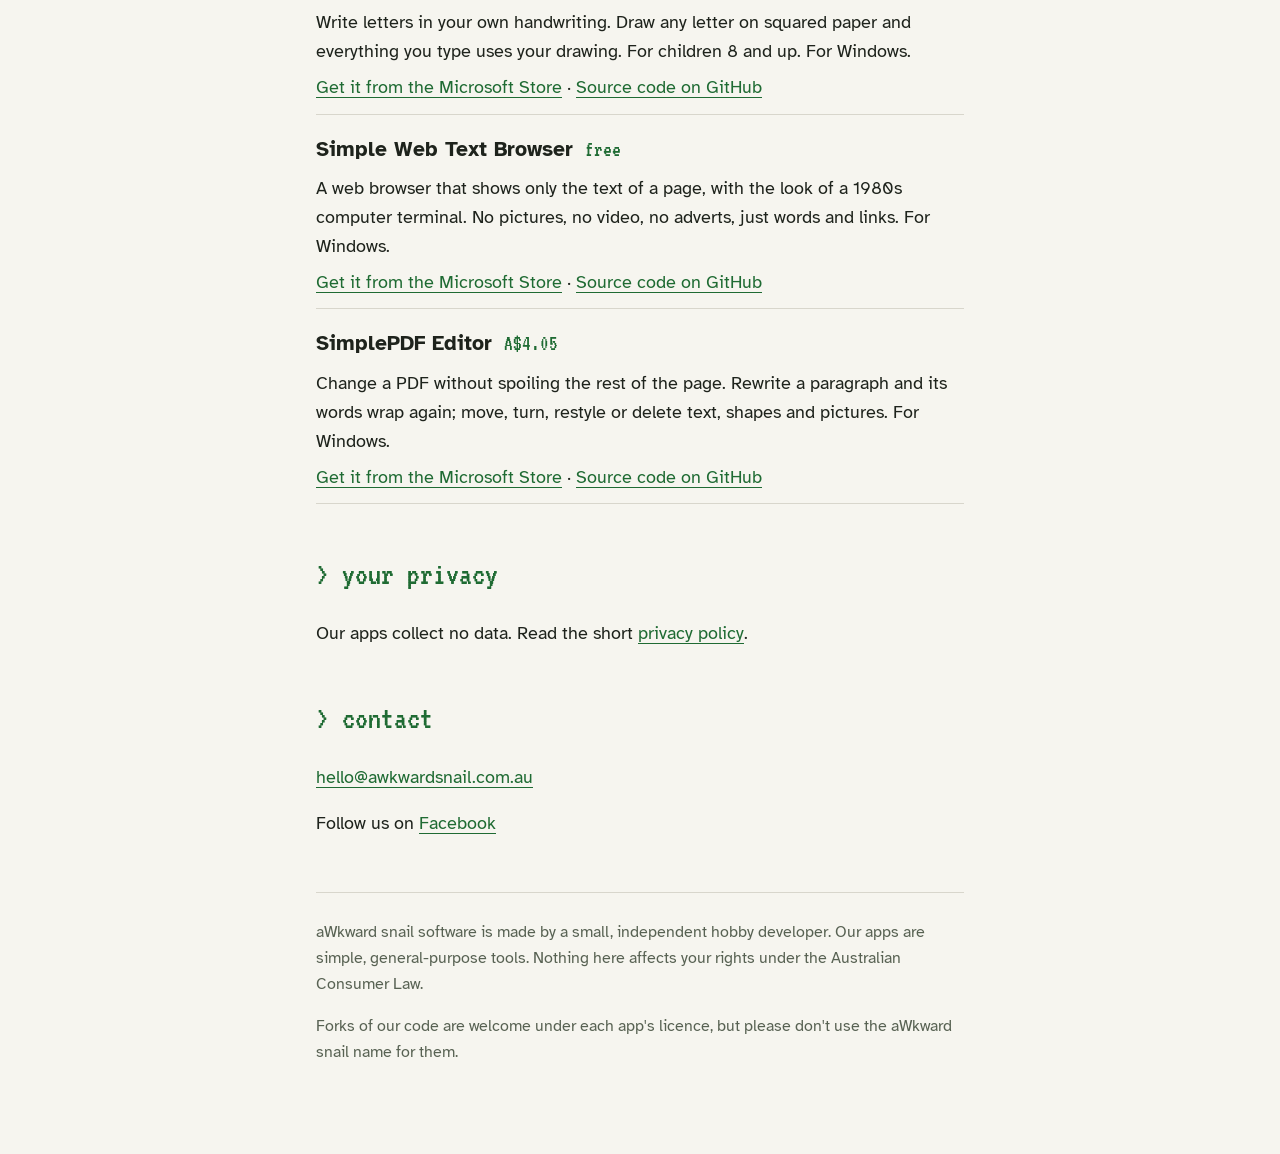
==== commit 135c3516: "Contact: add the Facebook Page Co-Authored-By: Claude Opus 5.5 <noreply@anthropic.com> Claude-Sessio" ====
--- a/index.html
+++ b/index.html
@@ -96,7 +96,7 @@
       paragraph and its words wrap again; move, turn, restyle or delete text,
       shapes and pictures. For Windows.</p>
       <p><a href="https://apps.microsoft.com/detail/9P11J3R4HXNP">Get it from the Microsoft Store</a> ·
-      <a href="https://github.com/AwkwardSnail/PdfEngine">Source code on GitHub</a></p>
+      <a href="https://github.com/AwkwardSnail/SimplePDFEditor">Source code on GitHub</a></p>
     </li>
   </ul>
 
@@ -106,6 +106,7 @@
 
   <h2>&gt; contact</h2>
   <p><a href="mailto:hello@awkwardsnail.com.au">hello@awkwardsnail.com.au</a></p>
+  <p>Follow us on <a href="https://www.facebook.com/profile.php?id=61596796441449">Facebook</a></p>
 
   <hr>
   <footer>
